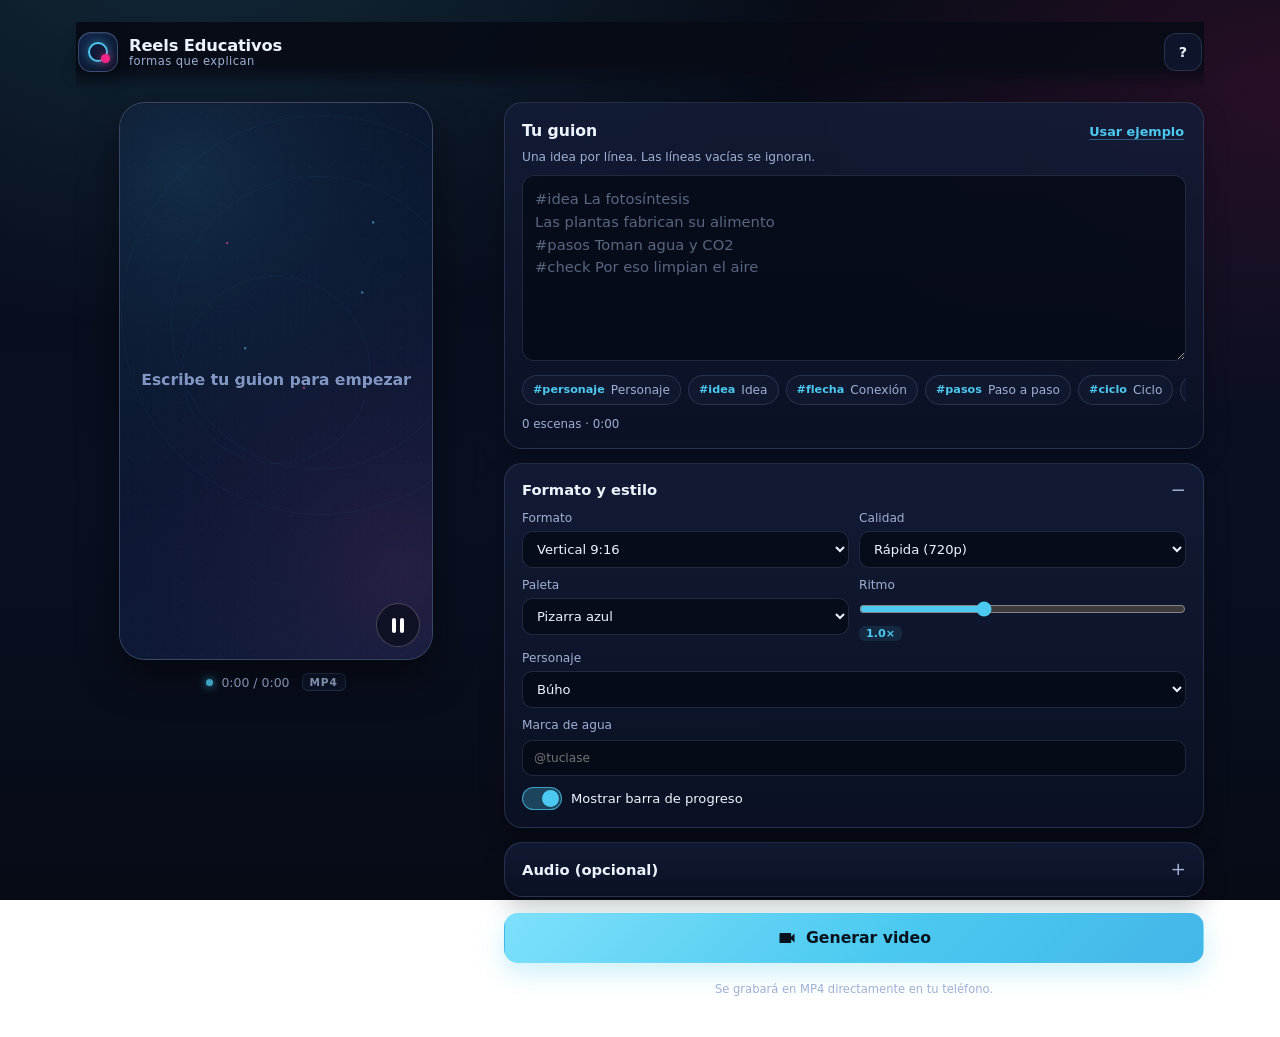
==== reels-educativos/index.html @ 3cc5d977 "Publica Reels Educativos (PWA) en /reels-educativos/" ====
<!DOCTYPE html>
<html lang="es">
<head>
  <meta charset="utf-8">
  <meta name="viewport" content="width=device-width, initial-scale=1, viewport-fit=cover">
  <meta name="theme-color" content="#0b1020">
  <meta name="description" content="Crea videos educativos verticales con dibujos y formas animadas directamente desde tu celular.">
  <meta name="mobile-web-app-capable" content="yes">
  <meta name="apple-mobile-web-app-capable" content="yes">
  <meta name="apple-mobile-web-app-status-bar-style" content="black-translucent">
  <meta name="apple-mobile-web-app-title" content="Reels Educa">
  <title>Reels Educativos · formas que explican</title>
  <link rel="manifest" href="manifest.webmanifest">
  <link rel="icon" href="iconos/icon-192.png" sizes="192x192">
  <link rel="apple-touch-icon" href="iconos/apple-touch-icon.png">
  <link rel="stylesheet" href="css/estilos.css">
</head>
<body>
  <div class="app">
    <header class="cabecera">
      <div class="marca">
        <span class="marca-logo" aria-hidden="true"></span>
        <div class="marca-texto">
          <strong>Reels Educativos</strong>
          <small>formas que explican</small>
        </div>
      </div>
      <div class="cabecera-acciones">
        <button class="boton-icono" id="btn-instalar" hidden>Instalar</button>
        <button class="boton-icono" id="btn-ayuda" aria-label="Ayuda">?</button>
      </div>
    </header>

    <main class="contenido">
      <section class="columna-preview">
        <div class="marco" id="marco">
          <canvas id="lienzo" width="720" height="1280" aria-label="Vista previa del video"></canvas>
          <div class="capa-grabacion" id="capa-grabacion" hidden>
            <div class="cuenta" id="cuenta"></div>
            <div class="estado-grabacion" id="estado-grabacion">Preparando…</div>
            <div class="barra-grabacion"><span id="barra-grabacion-relleno"></span></div>
            <button class="boton-cancelar" id="btn-cancelar" hidden>Cancelar</button>
          </div>
          <button class="boton-play" id="btn-play" aria-label="Reproducir o pausar">
            <svg viewBox="0 0 24 24" aria-hidden="true"><path d="M8 5v14l11-7z"/></svg>
          </button>
        </div>
        <div class="barra-preview">
          <span class="punto-vivo" aria-hidden="true"></span>
          <span id="tiempo">0:00 / 0:00</span>
          <span class="etiqueta" id="etiqueta-mime">MP4</span>
        </div>
      </section>

      <section class="columna-editor">
        <div class="tarjeta">
          <div class="fila-titulo">
            <label for="guion">Tu guion</label>
            <button class="enlace" id="btn-ejemplo">Usar ejemplo</button>
          </div>
          <p class="ayuda">Una idea por línea. Las líneas vacías se ignoran.</p>
          <textarea id="guion" rows="7" spellcheck="true" placeholder="#idea La fotosíntesis&#10;Las plantas fabrican su alimento&#10;#pasos Toman agua y CO2&#10;#check Por eso limpian el aire"></textarea>
          <div class="chips" id="chips-visuales" aria-label="Añadir una forma"></div>
          <p class="contador" id="contador">0 escenas · 0:00</p>
        </div>

        <details class="tarjeta" open>
          <summary>Formato y estilo</summary>
          <div class="rejilla">
            <label class="campo">Formato
              <select id="formato">
                <option value="9:16">Vertical 9:16</option>
                <option value="1:1">Cuadrado 1:1</option>
                <option value="16:9">Horizontal 16:9</option>
              </select>
            </label>
            <label class="campo">Calidad
              <select id="calidad">
                <option value="720" selected>Rápida (720p)</option>
                <option value="1080">Alta (1080p, más lenta)</option>
              </select>
            </label>
            <label class="campo">Paleta
              <select id="paleta">
                <option value="pizarra" selected>Pizarra azul</option>
                <option value="menta">Pizarra verde</option>
                <option value="papel">Papel y tinta</option>
                <option value="neon">Neón</option>
              </select>
            </label>
            <label class="campo">Ritmo
              <input type="range" id="ritmo" min="0.7" max="1.5" step="0.05" value="1">
              <output id="ritmo-valor">1.0×</output>
            </label>
          </div>
          <label class="campo campo-ancho">Personaje
            <select id="personaje"></select>
          </label>
          <label class="campo">Marca de agua
            <input id="marca" maxlength="30" placeholder="@tuclase" autocomplete="off">
          </label>
          <label class="interruptor">
            <input type="checkbox" id="progreso" checked>
            <span>Mostrar barra de progreso</span>
          </label>
        </details>

        <details class="tarjeta">
          <summary>Audio (opcional)</summary>
          <label class="campo">Música de fondo
            <input type="file" id="musica" accept="audio/*">
          </label>
          <label class="campo">Narración grabada
            <input type="file" id="narracion" accept="audio/*">
          </label>
          <label class="campo">Volumen de la música
            <input type="range" id="volumen" min="0" max="1" step="0.05" value="0.35">
            <output id="volumen-valor">35%</output>
          </label>
          <label class="interruptor">
            <input type="checkbox" id="microfono">
            <span>Grabar mi voz con el micrófono</span>
          </label>
          <p class="nota">Sin audio el video se genera igual, en silencio. Si eliges micrófono, narra mientras corre la animación.</p>
        </details>

        <button class="boton-principal" id="btn-generar">
          <svg viewBox="0 0 24 24" aria-hidden="true"><path d="M17 10.5V7a1 1 0 0 0-1-1H4a1 1 0 0 0-1 1v10a1 1 0 0 0 1 1h12a1 1 0 0 0 1-1v-3.5l4 4v-11z"/></svg>
          Generar video
        </button>
        <p class="nota-centrada" id="nota-soporte"></p>
      </section>
    </main>
  </div>

  <div class="fondo-hoja" id="fondo-hoja" hidden></div>

  <section class="hoja" id="hoja-resultado" hidden aria-labelledby="titulo-resultado">
    <div class="hoja-cabecera">
      <h2 id="titulo-resultado">Tu video está listo</h2>
      <button class="boton-icono" id="btn-cerrar-resultado" aria-label="Cerrar">✕</button>
    </div>
    <video id="video-resultado" controls playsinline></video>
    <p class="info-resultado" id="info-resultado"></p>
    <div class="acciones">
      <button class="boton-principal" id="btn-compartir">Compartir</button>
      <button class="boton-secundario" id="btn-descargar">Descargar</button>
    </div>
    <p class="nota-centrada" id="nota-resultado"></p>
    <button class="enlace ancho" id="btn-otro">Crear otro video</button>
  </section>

  <section class="hoja" id="hoja-ayuda" hidden aria-labelledby="titulo-ayuda">
    <div class="hoja-cabecera">
      <h2 id="titulo-ayuda">Cómo funciona</h2>
      <button class="boton-icono" id="btn-cerrar-ayuda" aria-label="Cerrar">✕</button>
    </div>
    <div class="ayuda-contenido">
      <p><strong>1.</strong> Escribe una idea por línea. Cada línea se convierte en una escena con una forma animada.</p>
      <p><strong>2.</strong> Elige la forma al inicio de la línea:</p>
      <ul class="lista-visuales" id="lista-visuales"></ul>
      <p><strong>3.</strong> En <strong>Formato y estilo</strong> elige un <strong>personaje</strong>: aparecerá como mascota animada en cada escena. Con <code>#personaje</code> el personaje sale grande y dice tu texto en un globo.</p>
      <p><strong>4.</strong> Pulsa <strong>Generar video</strong>. La animación se reproduce en tiempo real y se graba dentro de tu teléfono.</p>
      <p><strong>5.</strong> Al terminar puedes <strong>compartir</strong> el video con TikTok, Instagram o WhatsApp, o descargarlo.</p>
      <p class="nota"><strong>En iPhone:</strong> para instalarla, toca <em>Compartir</em> en Safari y elige <em>Añadir a pantalla de inicio</em>.</p>
      <p class="nota">Todo ocurre en tu dispositivo: no se sube nada a internet y no hay límite de videos.</p>
      <p class="nota">Para música, usa archivos libres de derechos. El micrófono necesita permiso del navegador.</p>
    </div>
    <button class="boton-secundario ancho" id="btn-cerrar-ayuda-2">Entendido</button>
  </section>

  <div class="aviso" id="aviso" hidden></div>

  <script src="js/dibujos.js"></script>
  <script src="js/motor.js"></script>
  <script src="js/grabador.js"></script>
  <script src="js/app.js"></script>
</body>
</html>
---- reels-educativos/css/estilos.css ----
:root {
  --fondo: #070b16;
  --fondo-2: #0b1020;
  --panel: rgba(18, 26, 51, 0.86);
  --panel-solido: #121a33;
  --borde: rgba(148, 170, 220, 0.18);
  --borde-fuerte: rgba(148, 170, 220, 0.34);
  --tinta: #eef4ff;
  --tinta-suave: #9fb0d4;
  --acento: #4cc9f0;
  --acento-2: #f72585;
  --ok: #3ddc97;
  --radio: 18px;
  --sombra: 0 18px 40px rgba(0, 0, 0, 0.45);
  --fuente: "Segoe UI", "Roboto", system-ui, -apple-system, "Helvetica Neue", Arial, sans-serif;
}

* {
  box-sizing: border-box;
}

html {
  -webkit-text-size-adjust: 100%;
}

body {
  margin: 0;
  min-height: 100svh;
  font-family: var(--fuente);
  color: var(--tinta);
  background:
    radial-gradient(1100px 700px at 15% -10%, rgba(76, 201, 240, 0.16), transparent 60%),
    radial-gradient(900px 600px at 100% 10%, rgba(247, 37, 133, 0.13), transparent 55%),
    linear-gradient(180deg, #070b16 0%, #0a1022 55%, #070b16 100%);
  background-attachment: fixed;
  -webkit-tap-highlight-color: transparent;
}

button,
input,
select,
textarea {
  font: inherit;
  color: inherit;
}

button {
  cursor: pointer;
}

[hidden] {
  display: none !important;
}

.app {
  width: 100%;
  max-width: 1180px;
  margin: 0 auto;
  padding: max(12px, env(safe-area-inset-top)) 14px calc(28px + env(safe-area-inset-bottom));
}

/* ---------- Cabecera ---------- */

.cabecera {
  position: sticky;
  top: 0;
  z-index: 20;
  display: flex;
  align-items: center;
  justify-content: space-between;
  gap: 12px;
  padding: 10px 2px 12px;
  background: linear-gradient(180deg, rgba(7, 11, 22, 0.92) 65%, rgba(7, 11, 22, 0));
  backdrop-filter: blur(10px);
}

.marca {
  display: flex;
  align-items: center;
  gap: 11px;
  min-width: 0;
}

.marca-logo {
  position: relative;
  flex: 0 0 auto;
  width: 40px;
  height: 40px;
  border-radius: 13px;
  background: linear-gradient(145deg, #122347, #0a1226);
  border: 1px solid var(--borde-fuerte);
  box-shadow: inset 0 1px 0 rgba(255, 255, 255, 0.08), 0 6px 18px rgba(0, 0, 0, 0.35);
  overflow: hidden;
}

.marca-logo::before {
  content: "";
  position: absolute;
  inset: 9px;
  border-radius: 50%;
  border: 2.5px solid var(--acento);
  box-shadow: 0 0 12px rgba(76, 201, 240, 0.55);
}

.marca-logo::after {
  content: "";
  position: absolute;
  width: 9px;
  height: 9px;
  right: 7px;
  bottom: 8px;
  border-radius: 50%;
  background: var(--acento-2);
  box-shadow: 0 0 10px rgba(247, 37, 133, 0.7);
}

.marca-texto {
  display: flex;
  flex-direction: column;
  line-height: 1.08;
  min-width: 0;
}

.marca-texto strong {
  font-size: 1.02rem;
  letter-spacing: -0.01em;
  white-space: nowrap;
  overflow: hidden;
  text-overflow: ellipsis;
}

.marca-texto small {
  color: var(--tinta-suave);
  font-size: 0.72rem;
  letter-spacing: 0.04em;
}

.cabecera-acciones {
  display: flex;
  align-items: center;
  gap: 8px;
  flex: 0 0 auto;
}

.boton-icono {
  display: inline-flex;
  align-items: center;
  justify-content: center;
  min-width: 38px;
  height: 38px;
  padding: 0 12px;
  border-radius: 12px;
  border: 1px solid var(--borde);
  background: rgba(18, 26, 51, 0.75);
  color: var(--tinta);
  font-size: 0.9rem;
  font-weight: 600;
  transition: border-color 0.15s, background 0.15s, transform 0.1s;
}

.boton-icono:hover {
  border-color: var(--borde-fuerte);
  background: rgba(28, 40, 74, 0.9);
}

.boton-icono:active {
  transform: scale(0.96);
}

/* ---------- Contenido ---------- */

.contenido {
  display: flex;
  flex-direction: column;
  gap: 16px;
  margin-top: 4px;
}

.columna-preview {
  display: flex;
  flex-direction: column;
  gap: 9px;
  align-items: center;
}

.marco {
  --ratio: 0.5625;
  position: relative;
  width: min(100%, calc(62svh * var(--ratio)), 380px);
  aspect-ratio: 9 / 16;
  border-radius: 22px;
  overflow: hidden;
  background: #0b1020;
  border: 1px solid var(--borde-fuerte);
  box-shadow: var(--sombra), inset 0 0 0 1px rgba(255, 255, 255, 0.04);
  transition: background 0.25s;
}

#lienzo {
  position: absolute;
  inset: 0;
  width: 100%;
  height: 100%;
  display: block;
  object-fit: contain;
}

.boton-play {
  position: absolute;
  right: 12px;
  bottom: 12px;
  z-index: 3;
  display: inline-flex;
  align-items: center;
  justify-content: center;
  width: 44px;
  height: 44px;
  padding: 0;
  border: 1px solid rgba(255, 255, 255, 0.22);
  border-radius: 50%;
  color: #fff;
  background: rgba(7, 11, 22, 0.62);
  backdrop-filter: blur(8px);
  transition: transform 0.12s, background 0.15s;
}

.boton-play svg {
  width: 20px;
  height: 20px;
  fill: currentColor;
}

.boton-play:hover {
  background: rgba(7, 11, 22, 0.8);
}

.boton-play:active {
  transform: scale(0.94);
}

.boton-play.reproduciendo svg {
  display: none;
}

.boton-play.reproduciendo::before,
.boton-play.reproduciendo::after {
  content: "";
  display: block;
  width: 4px;
  height: 15px;
  border-radius: 2px;
  background: currentColor;
}

.boton-play.reproduciendo::before {
  margin-right: 4px;
}

.barra-preview {
  display: flex;
  align-items: center;
  gap: 8px;
  min-height: 26px;
  font-size: 0.78rem;
  color: var(--tinta-suave);
  font-variant-numeric: tabular-nums;
}

.punto-vivo {
  width: 7px;
  height: 7px;
  border-radius: 50%;
  background: var(--acento);
  box-shadow: 0 0 8px var(--acento);
  animation: latido 2.4s ease-in-out infinite;
}

@keyframes latido {
  0%, 100% { opacity: 1; }
  50% { opacity: 0.35; }
}

.etiqueta {
  margin-left: 4px;
  padding: 2px 7px;
  border-radius: 6px;
  border: 1px solid var(--borde);
  background: rgba(18, 26, 51, 0.7);
  color: var(--tinta-suave);
  font-size: 0.66rem;
  font-weight: 700;
  letter-spacing: 0.08em;
}

/* ---------- Capa de grabación ---------- */

.capa-grabacion {
  position: absolute;
  inset: 0;
  z-index: 5;
  display: flex;
  flex-direction: column;
  align-items: center;
  justify-content: center;
  gap: 12px;
  padding: 20px;
  background: rgba(5, 8, 16, 0.82);
  backdrop-filter: blur(6px);
  text-align: center;
}

.capa-grabacion.grabando {
  background: linear-gradient(180deg, rgba(5, 8, 16, 0) 55%, rgba(5, 8, 16, 0.72));
  backdrop-filter: none;
  justify-content: flex-end;
  padding-bottom: 16px;
  pointer-events: none;
}

.capa-grabacion.grabando .cuenta {
  display: none;
}

.capa-grabacion.grabando .estado-grabacion {
  max-width: none;
  padding: 6px 13px;
  border-radius: 999px;
  background: rgba(5, 8, 16, 0.72);
  border: 1px solid rgba(255, 255, 255, 0.16);
  color: #ffb3d1;
  font-weight: 700;
  font-size: 0.78rem;
  letter-spacing: 0.02em;
}

.capa-grabacion.grabando .barra-grabacion {
  background: rgba(255, 255, 255, 0.22);
}

.capa-grabacion.grabando .boton-cancelar {
  pointer-events: auto;
  background: rgba(5, 8, 16, 0.72);
}

.cuenta {
  font-size: clamp(3.6rem, 18vw, 6rem);
  font-weight: 800;
  line-height: 1;
  color: var(--acento);
  text-shadow: 0 0 30px rgba(76, 201, 240, 0.55);
  font-variant-numeric: tabular-nums;
}

.cuenta.pulso {
  animation: pulso 0.62s ease-out;
}

@keyframes pulso {
  0% { transform: scale(0.6); opacity: 0; }
  45% { transform: scale(1.06); opacity: 1; }
  100% { transform: scale(1); opacity: 1; }
}

.estado-grabacion {
  max-width: 240px;
  font-size: 0.84rem;
  color: var(--tinta-suave);
  line-height: 1.4;
}

.barra-grabacion {
  width: min(200px, 70%);
  height: 5px;
  border-radius: 999px;
  background: rgba(255, 255, 255, 0.14);
  overflow: hidden;
}

.barra-grabacion span {
  display: block;
  width: 0%;
  height: 100%;
  border-radius: inherit;
  background: linear-gradient(90deg, var(--acento), var(--acento-2));
  transition: width 0.12s linear;
}

.boton-cancelar {
  margin-top: 4px;
  padding: 8px 16px;
  border-radius: 10px;
  border: 1px solid rgba(255, 255, 255, 0.22);
  background: transparent;
  color: var(--tinta-suave);
  font-size: 0.8rem;
}

.boton-cancelar:hover {
  color: var(--tinta);
  border-color: var(--borde-fuerte);
}

/* ---------- Editor ---------- */

.columna-editor {
  display: flex;
  flex-direction: column;
  gap: 12px;
  min-width: 0;
}

.tarjeta {
  padding: 14px;
  border-radius: var(--radio);
  border: 1px solid var(--borde);
  background: linear-gradient(180deg, rgba(20, 29, 57, 0.82), rgba(12, 18, 38, 0.82));
  box-shadow: 0 10px 26px rgba(0, 0, 0, 0.22);
}

.tarjeta > summary {
  cursor: pointer;
  font-weight: 700;
  font-size: 0.92rem;
  list-style: none;
  display: flex;
  align-items: center;
  justify-content: space-between;
  gap: 8px;
}

.tarjeta > summary::-webkit-details-marker {
  display: none;
}

.tarjeta > summary::after {
  content: "+";
  color: var(--tinta-suave);
  font-weight: 400;
  font-size: 1.15rem;
  line-height: 1;
  transition: transform 0.2s;
}

.tarjeta[open] > summary::after {
  content: "−";
}

.tarjeta > summary + * {
  margin-top: 12px;
}

.fila-titulo {
  display: flex;
  align-items: baseline;
  justify-content: space-between;
  gap: 10px;
}

.fila-titulo label {
  font-weight: 700;
  font-size: 0.98rem;
}

.enlace {
  padding: 4px 2px;
  border: 0;
  background: none;
  color: var(--acento);
  font-size: 0.8rem;
  font-weight: 600;
  text-decoration: underline;
  text-underline-offset: 3px;
  text-decoration-color: rgba(76, 201, 240, 0.4);
}

.enlace:hover {
  text-decoration-color: currentColor;
}

.enlace.ancho {
  display: block;
  width: 100%;
  margin-top: 10px;
  text-align: center;
}

.ayuda {
  margin: 6px 0 9px;
  font-size: 0.76rem;
  color: var(--tinta-suave);
  line-height: 1.4;
}

textarea {
  width: 100%;
  min-height: 150px;
  padding: 12px;
  resize: vertical;
  border-radius: 12px;
  border: 1px solid var(--borde);
  background: rgba(5, 9, 20, 0.72);
  color: var(--tinta);
  font-size: 0.92rem;
  line-height: 1.55;
  outline: none;
  transition: border-color 0.15s, box-shadow 0.15s;
}

textarea:focus {
  border-color: rgba(76, 201, 240, 0.6);
  box-shadow: 0 0 0 3px rgba(76, 201, 240, 0.12);
}

textarea::placeholder {
  color: rgba(159, 176, 212, 0.55);
}

.chips {
  display: flex;
  gap: 7px;
  margin-top: 10px;
  padding-bottom: 3px;
  overflow-x: auto;
  scrollbar-width: none;
}

.chips::-webkit-scrollbar {
  display: none;
}

.chip {
  flex: 0 0 auto;
  display: inline-flex;
  align-items: center;
  gap: 6px;
  padding: 7px 10px;
  border-radius: 999px;
  border: 1px solid var(--borde);
  background: rgba(18, 26, 51, 0.78);
  color: var(--tinta-suave);
  font-size: 0.76rem;
  transition: border-color 0.15s, color 0.15s, background 0.15s;
}

.chip:hover,
.chip:focus-visible {
  border-color: rgba(76, 201, 240, 0.55);
  color: var(--tinta);
  background: rgba(28, 42, 78, 0.9);
}

.chip-prefijo {
  color: var(--acento);
  font-weight: 700;
  font-size: 0.7rem;
}

.contador {
  margin: 9px 0 0;
  font-size: 0.74rem;
  color: var(--tinta-suave);
  font-variant-numeric: tabular-nums;
}

.rejilla {
  display: grid;
  grid-template-columns: 1fr 1fr;
  gap: 10px;
}

.campo {
  display: flex;
  flex-direction: column;
  gap: 6px;
  font-size: 0.76rem;
  color: var(--tinta-suave);
  min-width: 0;
}

.campo-ancho {
  width: 100%;
  margin-top: 10px;
}

.campo select,
.campo input[type="file"] {
  width: 100%;
  padding: 9px 10px;
  border-radius: 10px;
  border: 1px solid var(--borde);
  background: rgba(5, 9, 20, 0.72);
  color: var(--tinta);
  font-size: 0.82rem;
  outline: none;
}

.campo select:focus {
  border-color: rgba(76, 201, 240, 0.6);
}

.campo input[type="file"] {
  padding: 7px 8px;
  font-size: 0.74rem;
  color: var(--tinta-suave);
}

.campo input[type="file"]::file-selector-button {
  margin-right: 8px;
  padding: 6px 9px;
  border-radius: 8px;
  border: 1px solid var(--borde);
  background: rgba(28, 40, 74, 0.9);
  color: var(--tinta);
  font-size: 0.72rem;
  font-weight: 600;
  cursor: pointer;
}

.campo input[type="range"] {
  width: 100%;
  accent-color: var(--acento);
  margin: 3px 0;
}

.campo output {
  align-self: flex-start;
  padding: 1px 7px;
  border-radius: 6px;
  background: rgba(76, 201, 240, 0.1);
  color: var(--acento);
  font-size: 0.7rem;
  font-weight: 700;
  font-variant-numeric: tabular-nums;
}

.campo input[type="text"],
.campo input:not([type]) {
  width: 100%;
  padding: 10px 11px;
  border-radius: 10px;
  border: 1px solid var(--borde);
  background: rgba(5, 9, 20, 0.72);
  color: var(--tinta);
  outline: none;
}

#marca {
  margin-top: 2px;
}

#marca:focus {
  border-color: rgba(76, 201, 240, 0.6);
}

.tarjeta > .campo {
  margin-top: 10px;
}

.interruptor {
  display: flex;
  align-items: center;
  gap: 9px;
  margin-top: 11px;
  font-size: 0.82rem;
  color: var(--tinta);
  cursor: pointer;
}

.interruptor input[type="checkbox"] {
  appearance: none;
  flex: 0 0 auto;
  width: 40px;
  height: 23px;
  margin: 0;
  border-radius: 999px;
  border: 1px solid var(--borde-fuerte);
  background: rgba(5, 9, 20, 0.8);
  position: relative;
  transition: background 0.18s, border-color 0.18s;
  cursor: pointer;
}

.interruptor input[type="checkbox"]::after {
  content: "";
  position: absolute;
  top: 2px;
  left: 2px;
  width: 17px;
  height: 17px;
  border-radius: 50%;
  background: var(--tinta-suave);
  transition: transform 0.18s, background 0.18s;
}

.interruptor input[type="checkbox"]:checked {
  background: rgba(76, 201, 240, 0.28);
  border-color: rgba(76, 201, 240, 0.7);
}

.interruptor input[type="checkbox"]:checked::after {
  transform: translateX(17px);
  background: var(--acento);
}

.nota {
  margin: 10px 0 0;
  font-size: 0.72rem;
  line-height: 1.5;
  color: var(--tinta-suave);
}

.nota-centrada {
  margin: 4px 2px 0;
  font-size: 0.72rem;
  line-height: 1.45;
  color: var(--tinta-suave);
  text-align: center;
}

/* ---------- Botones principales ---------- */

.boton-principal,
.boton-secundario {
  display: inline-flex;
  align-items: center;
  justify-content: center;
  gap: 9px;
  width: 100%;
  min-height: 50px;
  padding: 12px 18px;
  border-radius: 14px;
  font-size: 0.98rem;
  font-weight: 700;
  border: 1px solid transparent;
  transition: transform 0.1s, filter 0.15s, background 0.15s;
}

.boton-principal {
  margin-top: 2px;
  color: #03121d;
  background: linear-gradient(135deg, #7ee0fb, #4cc9f0 55%, #43b6e8);
  box-shadow: 0 10px 26px rgba(76, 201, 240, 0.28);
}

.boton-principal:hover {
  filter: brightness(1.06);
}

.boton-principal:active {
  transform: scale(0.985);
}

.boton-principal:disabled {
  filter: grayscale(0.4) brightness(0.7);
  cursor: not-allowed;
  box-shadow: none;
}

.boton-principal svg {
  width: 20px;
  height: 20px;
  fill: currentColor;
}

.boton-secundario {
  color: var(--tinta);
  border-color: var(--borde-fuerte);
  background: rgba(18, 26, 51, 0.85);
}

.boton-secundario:hover {
  background: rgba(28, 40, 74, 0.95);
}

.boton-secundario.ancho {
  margin-top: 14px;
}

/* ---------- Hojas (resultado y ayuda) ---------- */

.fondo-hoja {
  position: fixed;
  inset: 0;
  z-index: 40;
  background: rgba(3, 6, 13, 0.66);
  backdrop-filter: blur(3px);
  animation: aparecer 0.2s ease-out;
}

@keyframes aparecer {
  from { opacity: 0; }
  to { opacity: 1; }
}

.hoja {
  position: fixed;
  z-index: 50;
  left: 0;
  right: 0;
  bottom: 0;
  max-height: 92svh;
  overflow-y: auto;
  padding: 18px 18px calc(20px + env(safe-area-inset-bottom));
  border-radius: 24px 24px 0 0;
  border: 1px solid var(--borde-fuerte);
  border-bottom: 0;
  background: linear-gradient(180deg, #141d39, #0a1122 70%);
  box-shadow: 0 -20px 50px rgba(0, 0, 0, 0.5);
  animation: subir 0.26s cubic-bezier(0.2, 0.9, 0.25, 1);
}

@keyframes subir {
  from { transform: translateY(24px); opacity: 0; }
  to { transform: translateY(0); opacity: 1; }
}

.hoja-cabecera {
  display: flex;
  align-items: center;
  justify-content: space-between;
  gap: 12px;
  margin-bottom: 12px;
}

.hoja-cabecera h2 {
  margin: 0;
  font-size: 1.06rem;
  letter-spacing: -0.01em;
}

#video-resultado {
  display: block;
  width: 100%;
  max-height: 52svh;
  border-radius: 14px;
  background: #000;
  border: 1px solid var(--borde);
}

.info-resultado {
  margin: 10px 0 12px;
  font-size: 0.78rem;
  color: var(--tinta-suave);
  text-align: center;
  font-variant-numeric: tabular-nums;
}

.acciones {
  display: grid;
  grid-template-columns: 1.3fr 1fr;
  gap: 10px;
}

.acciones .boton-principal {
  margin: 0;
}

.ayuda-contenido {
  font-size: 0.86rem;
  line-height: 1.55;
  color: var(--tinta-suave);
}

.ayuda-contenido p {
  margin: 0 0 10px;
}

.ayuda-contenido strong {
  color: var(--tinta);
}

.lista-visuales {
  margin: 0 0 12px;
  padding: 0;
  list-style: none;
  display: grid;
  grid-template-columns: 1fr 1fr;
  gap: 7px;
}

.lista-visuales li {
  padding: 7px 9px;
  border-radius: 9px;
  border: 1px solid var(--borde);
  background: rgba(5, 9, 20, 0.55);
  font-size: 0.74rem;
  line-height: 1.3;
}

.lista-visuales code {
  display: block;
  margin-bottom: 1px;
  color: var(--acento);
  font-family: ui-monospace, "Cascadia Code", Consolas, monospace;
  font-size: 0.7rem;
  font-weight: 700;
}

/* ---------- Aviso ---------- */

.aviso {
  position: fixed;
  left: 50%;
  bottom: calc(20px + env(safe-area-inset-bottom));
  z-index: 80;
  width: max-content;
  max-width: min(92vw, 420px);
  padding: 11px 16px;
  border-radius: 12px;
  border: 1px solid var(--borde-fuerte);
  background: rgba(14, 21, 42, 0.97);
  color: var(--tinta);
  font-size: 0.8rem;
  line-height: 1.35;
  text-align: center;
  box-shadow: var(--sombra);
  transform: translate(-50%, 0);
  animation: subir 0.22s ease-out;
}

/* ---------- Escritorio ---------- */

@media (min-width: 900px) {
  .app {
    padding: 22px 26px 40px;
  }

  .cabecera {
    padding-bottom: 16px;
  }

  .contenido {
    display: grid;
    grid-template-columns: minmax(300px, 400px) minmax(0, 1fr);
    gap: 28px;
    align-items: start;
    margin-top: 14px;
  }

  .columna-preview {
    position: sticky;
    top: 92px;
  }

  .marco {
    width: min(100%, calc(62svh * var(--ratio)), 360px);
    border-radius: 26px;
  }

  .columna-editor {
    gap: 14px;
  }

  .tarjeta {
    padding: 17px;
  }

  .hoja {
    left: 50%;
    right: auto;
    bottom: auto;
    top: 50%;
    width: min(520px, 94vw);
    max-height: 90vh;
    transform: translate(-50%, -50%);
    border-radius: 22px;
    border-bottom: 1px solid var(--borde-fuerte);
    animation: aparecer 0.2s ease-out;
  }

  #video-resultado {
    max-height: 46vh;
  }
}

@media (max-width: 380px) {
  .rejilla {
    grid-template-columns: 1fr;
  }

  .acciones {
    grid-template-columns: 1fr;
  }

  .lista-visuales {
    grid-template-columns: 1fr;
  }
}

@media (prefers-reduced-motion: reduce) {
  *,
  *::before,
  *::after {
    animation-duration: 0.001ms !important;
    animation-iteration-count: 1 !important;
    transition-duration: 0.001ms !important;
  }
}

:focus-visible {
  outline: 2px solid var(--acento);
  outline-offset: 2px;
}
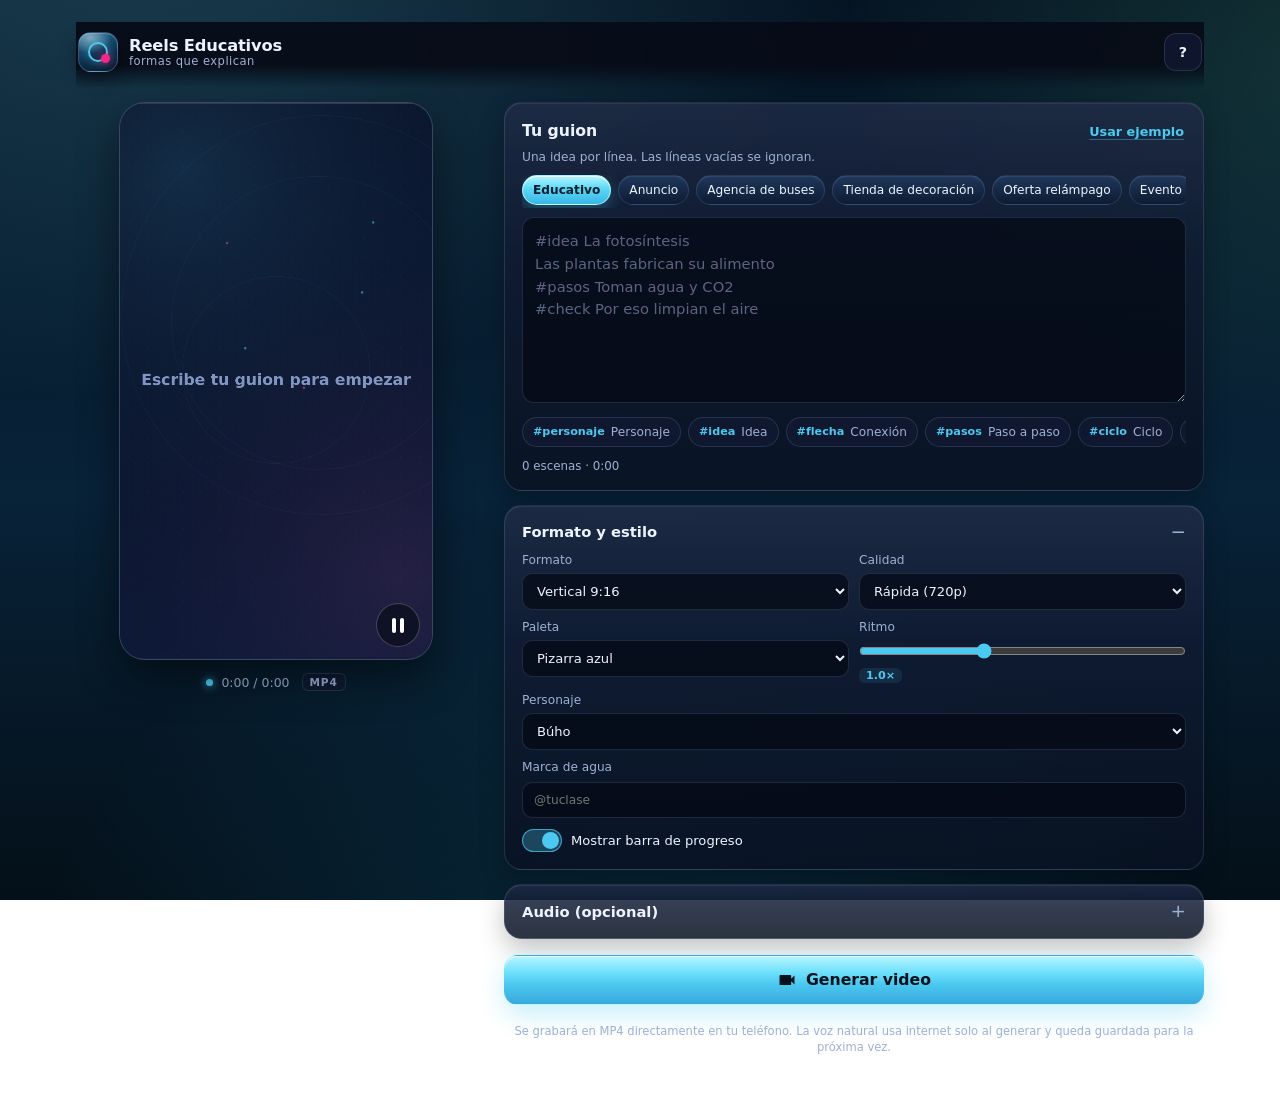
==== commit 8aa0608d: "Reels Educativos: tematicas de anuncios, voz natural y estilo Frutiger Aero" ====
--- a/reels-educativos/index.html
+++ b/reels-educativos/index.html
@@ -59,6 +59,7 @@
             <button class="enlace" id="btn-ejemplo">Usar ejemplo</button>
           </div>
           <p class="ayuda">Una idea por línea. Las líneas vacías se ignoran.</p>
+          <div class="tematicas" id="tematicas" aria-label="Temáticas"></div>
           <textarea id="guion" rows="7" spellcheck="true" placeholder="#idea La fotosíntesis&#10;Las plantas fabrican su alimento&#10;#pasos Toman agua y CO2&#10;#check Por eso limpian el aire"></textarea>
           <div class="chips" id="chips-visuales" aria-label="Añadir una forma"></div>
           <p class="contador" id="contador">0 escenas · 0:00</p>
@@ -86,6 +87,7 @@
                 <option value="menta">Pizarra verde</option>
                 <option value="papel">Papel y tinta</option>
                 <option value="neon">Neón</option>
+                <option value="aero">Frutiger Aero</option>
               </select>
             </label>
             <label class="campo">Ritmo
@@ -117,10 +119,16 @@
             <input type="range" id="volumen" min="0" max="1" step="0.05" value="0.35">
             <output id="volumen-valor">35%</output>
           </label>
-          <label class="interruptor">
-            <input type="checkbox" id="microfono">
-            <span>Grabar mi voz con el micrófono</span>
+          <label class="campo">Voz
+            <select id="voz">
+              <option value="ninguna">Sin voz (solo música)</option>
+              <option value="natural">Voz natural · español</option>
+              <option value="natural-mx">Voz natural · latino</option>
+              <option value="mic">Mi voz con el micrófono</option>
+            </select>
           </label>
+          <button class="boton-secundario compacto" id="btn-probar-voz" type="button">Escuchar prueba de voz</button>
+          <p class="nota" id="nota-voz">La voz natural se descarga una vez por frase y luego queda guardada en tu teléfono. Necesita internet al generar el video.</p>
           <p class="nota">Sin audio el video se genera igual, en silencio. Si eliges micrófono, narra mientras corre la animación.</p>
         </details>
 
@@ -156,14 +164,15 @@
       <button class="boton-icono" id="btn-cerrar-ayuda" aria-label="Cerrar">✕</button>
     </div>
     <div class="ayuda-contenido">
-      <p><strong>1.</strong> Escribe una idea por línea. Cada línea se convierte en una escena con una forma animada.</p>
+      <p><strong>1.</strong> Escribe una idea por línea o elige una <strong>temática</strong> para empezar con un guion de ejemplo. Cada línea se convierte en una escena con una forma animada.</p>
       <p><strong>2.</strong> Elige la forma al inicio de la línea:</p>
       <ul class="lista-visuales" id="lista-visuales"></ul>
-      <p><strong>3.</strong> En <strong>Formato y estilo</strong> elige un <strong>personaje</strong>: aparecerá como mascota animada en cada escena. Con <code>#personaje</code> el personaje sale grande y dice tu texto en un globo.</p>
-      <p><strong>4.</strong> Pulsa <strong>Generar video</strong>. La animación se reproduce en tiempo real y se graba dentro de tu teléfono.</p>
-      <p><strong>5.</strong> Al terminar puedes <strong>compartir</strong> el video con TikTok, Instagram o WhatsApp, o descargarlo.</p>
+      <p><strong>3.</strong> En <strong>Formato y estilo</strong> elige un <strong>personaje</strong>: aparecerá como mascota animada en cada escena. Con <code>#personaje</code> el personaje sale grande y dice tu texto en un globo. La paleta <strong>Frutiger Aero</strong> añade cielo, agua, cristal y burbujas brillantes.</p>
+      <p><strong>4.</strong> En <strong>Audio</strong> puedes poner música, una narración grabada o una <strong>voz natural</strong> que lee tu guion con acento español o latino. La voz se descarga una vez por frase y queda guardada en el teléfono.</p>
+      <p><strong>5.</strong> Pulsa <strong>Generar video</strong>. La animación se reproduce en tiempo real y se graba dentro de tu teléfono.</p>
+      <p><strong>6.</strong> Al terminar puedes <strong>compartir</strong> el video con TikTok, Instagram o WhatsApp, o descargarlo.</p>
       <p class="nota"><strong>En iPhone:</strong> para instalarla, toca <em>Compartir</em> en Safari y elige <em>Añadir a pantalla de inicio</em>.</p>
-      <p class="nota">Todo ocurre en tu dispositivo: no se sube nada a internet y no hay límite de videos.</p>
+      <p class="nota">El video se genera en tu dispositivo y no hay límite de videos. La voz natural sí usa internet para descargar el audio la primera vez.</p>
       <p class="nota">Para música, usa archivos libres de derechos. El micrófono necesita permiso del navegador.</p>
     </div>
     <button class="boton-secundario ancho" id="btn-cerrar-ayuda-2">Entendido</button>
@@ -173,6 +182,7 @@
 
   <script src="js/dibujos.js"></script>
   <script src="js/motor.js"></script>
+  <script src="js/voz.js"></script>
   <script src="js/grabador.js"></script>
   <script src="js/app.js"></script>
 </body>
--- a/reels-educativos/css/estilos.css
+++ b/reels-educativos/css/estilos.css
@@ -29,9 +29,10 @@
   font-family: var(--fuente);
   color: var(--tinta);
   background:
-    radial-gradient(1100px 700px at 15% -10%, rgba(76, 201, 240, 0.16), transparent 60%),
-    radial-gradient(900px 600px at 100% 10%, rgba(247, 37, 133, 0.13), transparent 55%),
-    linear-gradient(180deg, #070b16 0%, #0a1022 55%, #070b16 100%);
+    radial-gradient(1200px 820px at 10% -12%, rgba(110, 226, 255, 0.22), transparent 62%),
+    radial-gradient(900px 700px at 105% 6%, rgba(108, 247, 166, 0.13), transparent 56%),
+    radial-gradient(1000px 900px at 50% 118%, rgba(24, 150, 212, 0.20), transparent 62%),
+    linear-gradient(180deg, #051423 0%, #082238 55%, #041019 100%);
   background-attachment: fixed;
   -webkit-tap-highlight-color: transparent;
 }
@@ -87,9 +88,11 @@
   width: 40px;
   height: 40px;
   border-radius: 13px;
-  background: linear-gradient(145deg, #122347, #0a1226);
+  background:
+    radial-gradient(80% 60% at 30% 12%, rgba(255, 255, 255, 0.45), transparent 70%),
+    linear-gradient(160deg, #1f6f9c, #0a2b46 62%, #071a2b);
   border: 1px solid var(--borde-fuerte);
-  box-shadow: inset 0 1px 0 rgba(255, 255, 255, 0.08), 0 6px 18px rgba(0, 0, 0, 0.35);
+  box-shadow: inset 0 1px 0 rgba(255, 255, 255, 0.18), 0 6px 18px rgba(0, 0, 0, 0.35);
   overflow: hidden;
 }
 
@@ -192,7 +195,7 @@
   overflow: hidden;
   background: #0b1020;
   border: 1px solid var(--borde-fuerte);
-  box-shadow: var(--sombra), inset 0 0 0 1px rgba(255, 255, 255, 0.04);
+  box-shadow: var(--sombra), inset 0 0 0 1px rgba(255, 255, 255, 0.05), inset 0 2px 0 rgba(255, 255, 255, 0.12);
   transition: background 0.25s;
 }
 
@@ -413,8 +416,10 @@
   padding: 14px;
   border-radius: var(--radio);
   border: 1px solid var(--borde);
-  background: linear-gradient(180deg, rgba(20, 29, 57, 0.82), rgba(12, 18, 38, 0.82));
-  box-shadow: 0 10px 26px rgba(0, 0, 0, 0.22);
+  background:
+    linear-gradient(180deg, rgba(255, 255, 255, 0.045), rgba(255, 255, 255, 0) 38%),
+    linear-gradient(180deg, rgba(20, 32, 60, 0.84), rgba(9, 18, 34, 0.86));
+  box-shadow: 0 10px 26px rgba(0, 0, 0, 0.24), inset 0 1px 0 rgba(255, 255, 255, 0.07);
 }
 
 .tarjeta > summary {
@@ -526,6 +531,40 @@
 
 .chips::-webkit-scrollbar {
   display: none;
+}
+
+/* ---------- Temáticas ---------- */
+
+.tematicas {
+  display: flex;
+  gap: 7px;
+  margin: 8px 0 9px;
+  padding-bottom: 3px;
+  overflow-x: auto;
+  scrollbar-width: none;
+}
+
+.tematicas::-webkit-scrollbar {
+  display: none;
+}
+
+.chip.tematica {
+  color: var(--tinta);
+  background: linear-gradient(180deg, rgba(31, 58, 96, 0.9), rgba(14, 27, 50, 0.9));
+  box-shadow: inset 0 1px 0 rgba(255, 255, 255, 0.08);
+}
+
+.chip.tematica:hover,
+.chip.tematica:focus-visible {
+  border-color: rgba(140, 240, 255, 0.55);
+}
+
+.chip.tematica.activo {
+  color: #04202f;
+  font-weight: 700;
+  border-color: rgba(190, 250, 255, 0.85);
+  background: linear-gradient(180deg, #b5f5ff, #5cd8f6 45%, #38b6e4);
+  box-shadow: 0 6px 16px rgba(60, 200, 240, 0.3), inset 0 1px 0 rgba(255, 255, 255, 0.7);
 }
 
 .chip {
@@ -738,8 +777,8 @@
 .boton-principal {
   margin-top: 2px;
   color: #03121d;
-  background: linear-gradient(135deg, #7ee0fb, #4cc9f0 55%, #43b6e8);
-  box-shadow: 0 10px 26px rgba(76, 201, 240, 0.28);
+  background: linear-gradient(180deg, #b7f6ff 0%, #6fe0fb 34%, #4cc9f0 58%, #37a9dd 100%);
+  box-shadow: 0 10px 26px rgba(76, 201, 240, 0.3), inset 0 1px 0 rgba(255, 255, 255, 0.65);
 }
 
 .boton-principal:hover {
@@ -770,6 +809,15 @@
 
 .boton-secundario:hover {
   background: rgba(28, 40, 74, 0.95);
+}
+
+.boton-secundario.compacto {
+  width: auto;
+  min-height: 40px;
+  margin-top: 10px;
+  padding: 8px 14px;
+  font-size: 0.8rem;
+  border-radius: 10px;
 }
 
 .boton-secundario.ancho {
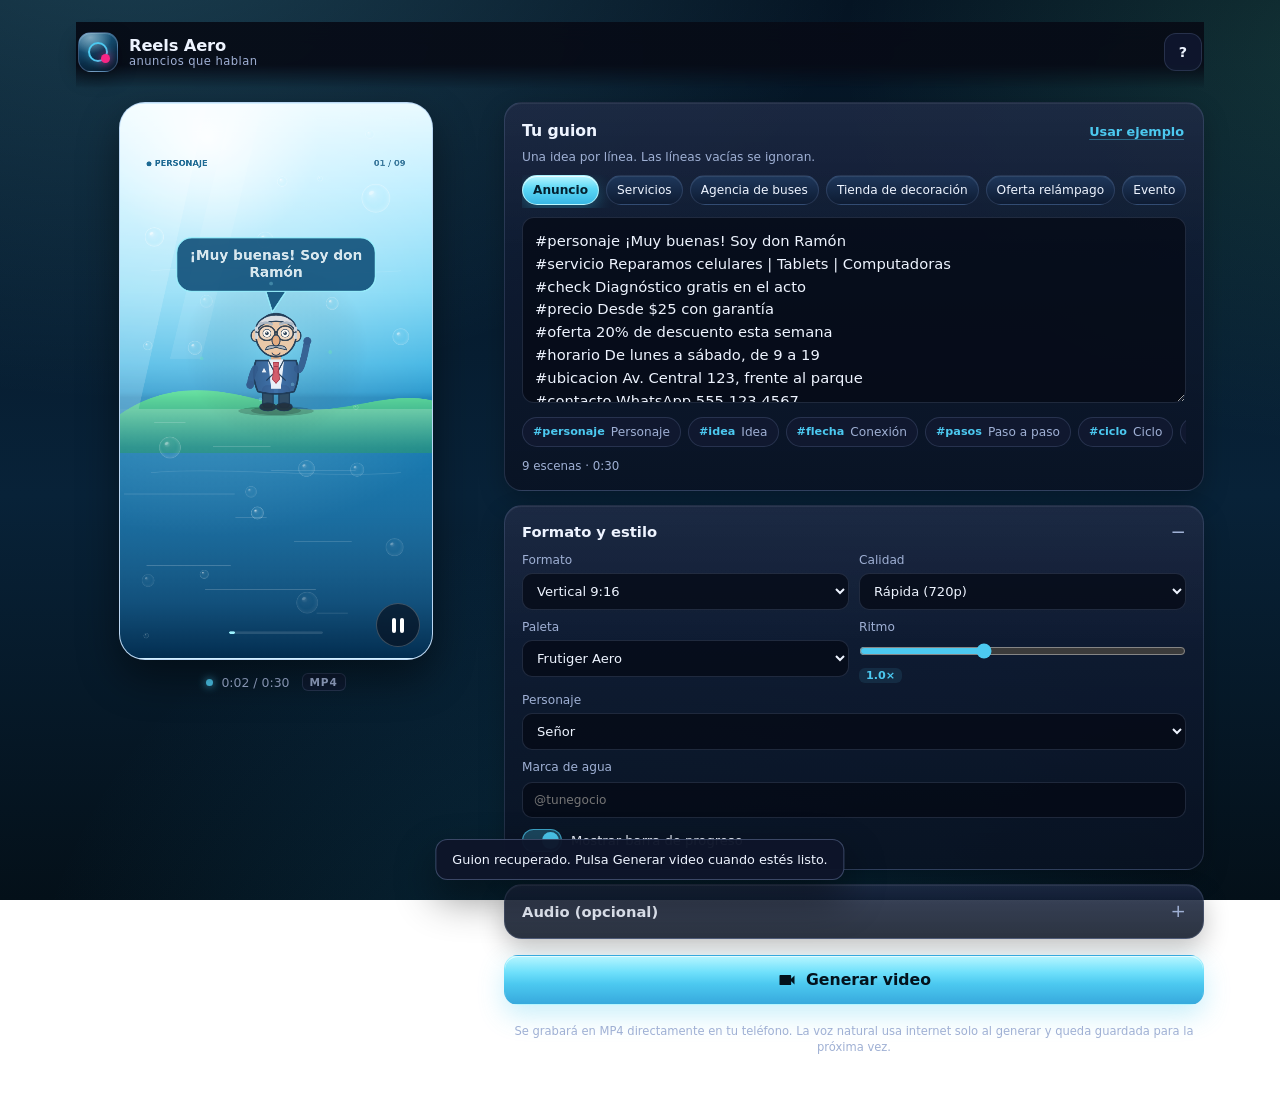
==== commit 30fcbddc: "Voz de locutor incluida, mas mascotas y tono propio por personaje" ====
--- a/reels-educativos/index.html
+++ b/reels-educativos/index.html
@@ -4,12 +4,12 @@
   <meta charset="utf-8">
   <meta name="viewport" content="width=device-width, initial-scale=1, viewport-fit=cover">
   <meta name="theme-color" content="#0b1020">
-  <meta name="description" content="Crea videos educativos verticales con dibujos y formas animadas directamente desde tu celular.">
+  <meta name="description" content="Crea videos verticales animados con un señor locutor que habla, dibujos y formas, directamente desde tu celular.">
   <meta name="mobile-web-app-capable" content="yes">
   <meta name="apple-mobile-web-app-capable" content="yes">
   <meta name="apple-mobile-web-app-status-bar-style" content="black-translucent">
-  <meta name="apple-mobile-web-app-title" content="Reels Educa">
-  <title>Reels Educativos · formas que explican</title>
+  <meta name="apple-mobile-web-app-title" content="Reels Aero">
+  <title>Reels Aero · anuncios que hablan</title>
   <link rel="manifest" href="manifest.webmanifest">
   <link rel="icon" href="iconos/icon-192.png" sizes="192x192">
   <link rel="apple-touch-icon" href="iconos/apple-touch-icon.png">
@@ -21,8 +21,8 @@
       <div class="marca">
         <span class="marca-logo" aria-hidden="true"></span>
         <div class="marca-texto">
-          <strong>Reels Educativos</strong>
-          <small>formas que explican</small>
+          <strong>Reels Aero</strong>
+          <small>anuncios que hablan</small>
         </div>
       </div>
       <div class="cabecera-acciones">
@@ -60,7 +60,7 @@
           </div>
           <p class="ayuda">Una idea por línea. Las líneas vacías se ignoran.</p>
           <div class="tematicas" id="tematicas" aria-label="Temáticas"></div>
-          <textarea id="guion" rows="7" spellcheck="true" placeholder="#idea La fotosíntesis&#10;Las plantas fabrican su alimento&#10;#pasos Toman agua y CO2&#10;#check Por eso limpian el aire"></textarea>
+          <textarea id="guion" rows="7" spellcheck="true" placeholder="#personaje ¡Muy buenas! Soy don Ramón&#10;#servicio Reparamos celulares | Tablets&#10;#precio Desde $25&#10;#oferta 20% de descuento&#10;#cta ¡Escríbenos hoy!"></textarea>
           <div class="chips" id="chips-visuales" aria-label="Añadir una forma"></div>
           <p class="contador" id="contador">0 escenas · 0:00</p>
         </div>
@@ -99,7 +99,7 @@
             <select id="personaje"></select>
           </label>
           <label class="campo">Marca de agua
-            <input id="marca" maxlength="30" placeholder="@tuclase" autocomplete="off">
+            <input id="marca" maxlength="30" placeholder="@tunegocio" autocomplete="off">
           </label>
           <label class="interruptor">
             <input type="checkbox" id="progreso" checked>
@@ -121,14 +121,16 @@
           </label>
           <label class="campo">Voz
             <select id="voz">
-              <option value="ninguna">Sin voz (solo música)</option>
+              <option value="loquendo">Voz clásica de locutor · español</option>
+              <option value="loquendo-mx">Voz clásica de locutor · latino</option>
               <option value="natural">Voz natural · español</option>
               <option value="natural-mx">Voz natural · latino</option>
+              <option value="ninguna">Sin voz (solo música)</option>
               <option value="mic">Mi voz con el micrófono</option>
             </select>
           </label>
           <button class="boton-secundario compacto" id="btn-probar-voz" type="button">Escuchar prueba de voz</button>
-          <p class="nota" id="nota-voz">La voz natural se descarga una vez por frase y luego queda guardada en tu teléfono. Necesita internet al generar el video.</p>
+          <p class="nota" id="nota-voz">La voz clásica de locutor viene incluida en la app: funciona sin internet, sin cuentas y sin límite.</p>
           <p class="nota">Sin audio el video se genera igual, en silencio. Si eliges micrófono, narra mientras corre la animación.</p>
         </details>
 
@@ -167,12 +169,12 @@
       <p><strong>1.</strong> Escribe una idea por línea o elige una <strong>temática</strong> para empezar con un guion de ejemplo. Cada línea se convierte en una escena con una forma animada.</p>
       <p><strong>2.</strong> Elige la forma al inicio de la línea:</p>
       <ul class="lista-visuales" id="lista-visuales"></ul>
-      <p><strong>3.</strong> En <strong>Formato y estilo</strong> elige un <strong>personaje</strong>: aparecerá como mascota animada en cada escena. Con <code>#personaje</code> el personaje sale grande y dice tu texto en un globo. La paleta <strong>Frutiger Aero</strong> añade cielo, agua, cristal y burbujas brillantes.</p>
-      <p><strong>4.</strong> En <strong>Audio</strong> puedes poner música, una narración grabada o una <strong>voz natural</strong> que lee tu guion con acento español o latino. La voz se descarga una vez por frase y queda guardada en el teléfono.</p>
+      <p><strong>3.</strong> En <strong>Formato y estilo</strong> elige un <strong>personaje</strong>: el <strong>Señor</strong> es el locutor que aparece en cada escena y mueve la boca mientras habla. Con <code>#personaje</code> sale grande y dice tu texto en un globo. La paleta <strong>Frutiger Aero</strong> añade cielo, agua, cristal y burbujas brillantes.</p>
+      <p><strong>4.</strong> En <strong>Audio</strong> elige la <strong>voz clásica de locutor</strong> (estilo Loquendo): viene incluida, funciona sin internet y no tiene límite. También puedes poner música, una narración grabada o tu propia voz.</p>
       <p><strong>5.</strong> Pulsa <strong>Generar video</strong>. La animación se reproduce en tiempo real y se graba dentro de tu teléfono.</p>
       <p><strong>6.</strong> Al terminar puedes <strong>compartir</strong> el video con TikTok, Instagram o WhatsApp, o descargarlo.</p>
       <p class="nota"><strong>En iPhone:</strong> para instalarla, toca <em>Compartir</em> en Safari y elige <em>Añadir a pantalla de inicio</em>.</p>
-      <p class="nota">El video se genera en tu dispositivo y no hay límite de videos. La voz natural sí usa internet para descargar el audio la primera vez.</p>
+      <p class="nota">El video se genera en tu dispositivo y no hay límite de videos. La voz clásica funciona sin internet; la voz natural sí lo necesita la primera vez.</p>
       <p class="nota">Para música, usa archivos libres de derechos. El micrófono necesita permiso del navegador.</p>
     </div>
     <button class="boton-secundario ancho" id="btn-cerrar-ayuda-2">Entendido</button>
